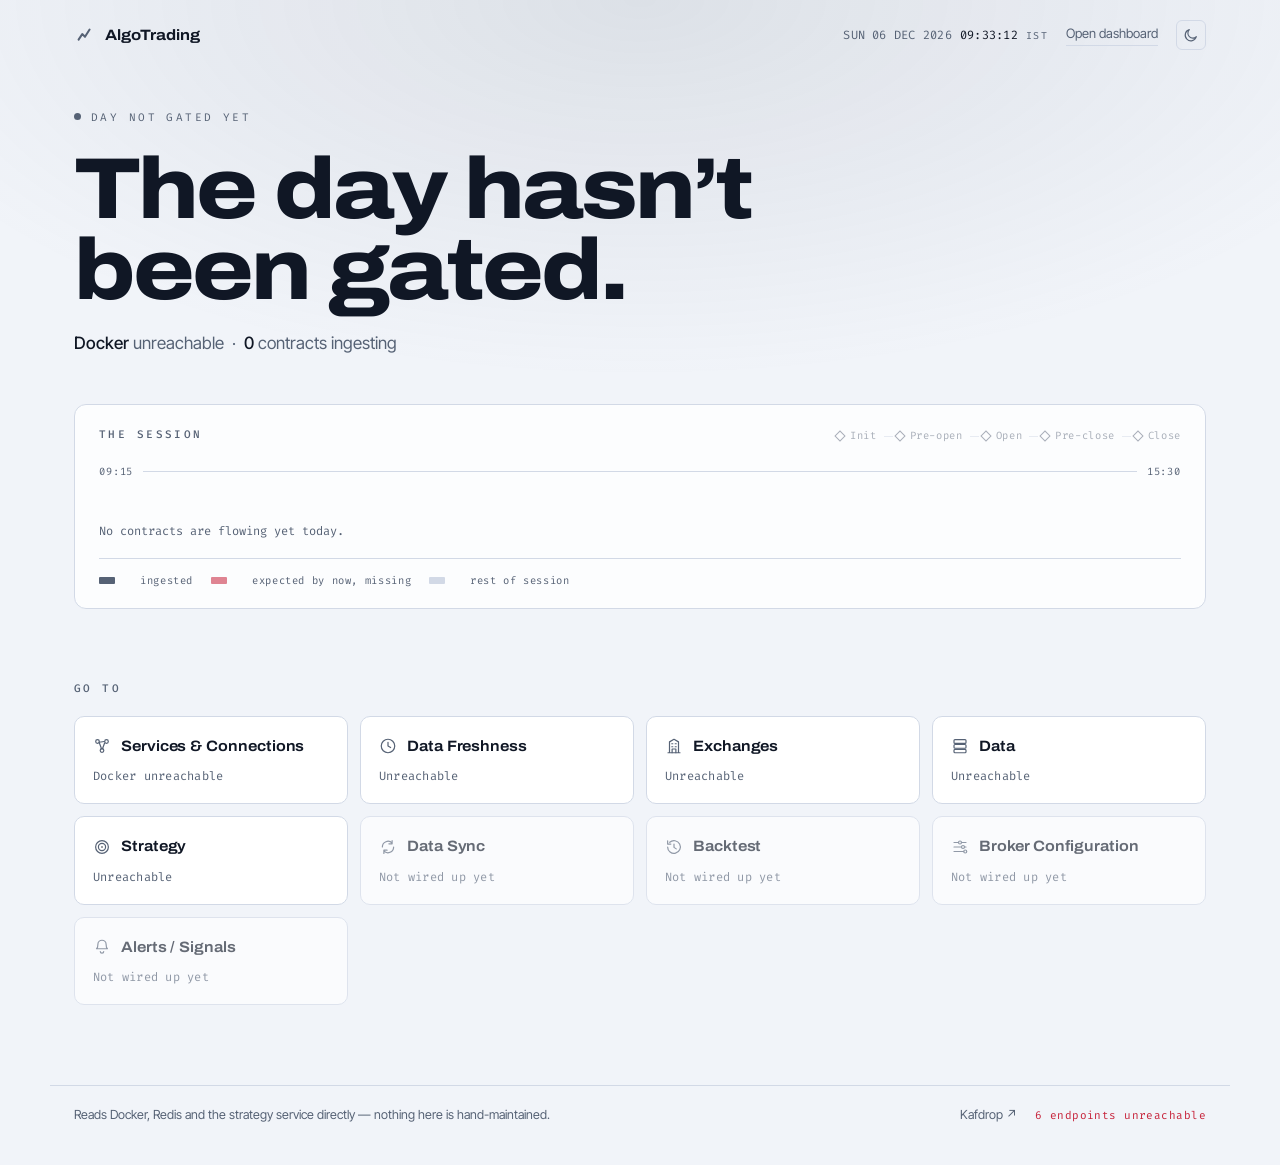
==== EventDrivenSystem/Source/DashboardService/wwwroot/home.html @ 469d89fc "Redesign dashboard UI/UX: new console landing page, unified design system - Add wwwroot/home.html + " ====
<!DOCTYPE html>
<html lang="en">
<head>
<meta charset="UTF-8">
<meta name="viewport" content="width=device-width, initial-scale=1.0">
<title>AlgoTrading — Console</title>
<link rel="icon" type="image/svg+xml" href="data:image/svg+xml,%3Csvg xmlns='http://www.w3.org/2000/svg' viewBox='0 0 24 24'%3E%3Crect width='24' height='24' rx='5' fill='%23080b12'/%3E%3Cpath d='M5 17l4-6 3 3 5-8' stroke='%23ffb44a' stroke-width='2' fill='none' stroke-linecap='round' stroke-linejoin='round'/%3E%3C/svg%3E">
<link rel="preconnect" href="https://fonts.googleapis.com">
<link rel="preconnect" href="https://fonts.gstatic.com" crossorigin>
<link rel="stylesheet" href="https://fonts.googleapis.com/css2?family=Archivo:wdth,wght@62..125,400..800&family=Inter+Tight:wght@400;500;600&family=Fira+Code:wght@400;500;600&display=swap">
<link rel="stylesheet" href="home.css">
<script>
  // applied before first paint so there's no flash of the wrong theme — same key the dashboard uses
  (function () {
    var saved = localStorage.getItem("theme");
    if (saved) document.documentElement.setAttribute("data-theme", saved);
  })();
</script>
</head>
<body>

<a class="skip" href="#console">Skip to status</a>

<header class="bar">
  <a class="mark" href="#console">
    <svg class="mark__glyph" viewBox="0 0 24 24" aria-hidden="true"><path d="M5 17l4-6 3 3 5-8"/></svg>
    <span class="mark__name">AlgoTrading</span>
  </a>
  <div class="bar__right">
    <span class="stamp" id="stamp">
      <span id="stamp-date">—</span>
      <span class="stamp__time" id="stamp-time">--:--:--</span>
      <span class="stamp__zone">IST</span>
    </span>
    <a class="bar__link" href="index.html">Open dashboard</a>
    <button id="theme-toggle" class="ghost-btn" title="Toggle dark/light mode" aria-label="Toggle dark/light mode"></button>
  </div>
</header>

<main>

  <!-- ── The console: one screen that answers "is it running?" ───────────── -->
  <section class="console" id="console">
    <p class="eyebrow" id="phase-label">Reading session state</p>

    <h1 class="verdict" id="verdict">Connecting to the&nbsp;stack</h1>

    <p class="summary" id="summary">Waiting on the first poll.</p>

    <!-- Signature: stacked contract tracks on one shared 9:15→15:30 axis -->
    <div class="session" id="session">
      <div class="session__head">
        <h2 class="session__title">The session</h2>
        <ol class="gates" id="gates" aria-label="Exchange session stages"></ol>
      </div>

      <div class="axis">
        <span class="axis__end">09:15</span>
        <div class="axis__rule"></div>
        <span class="axis__end">15:30</span>
      </div>

      <div class="tracks" id="tracks" style="--now: 0%">
        <div class="now" id="now" aria-hidden="true"><span class="now__flag" id="now-flag">09:15</span></div>
        <p class="tracks__empty" id="tracks-empty">No contracts are flowing yet today.</p>
      </div>

      <p class="legend">
        <span class="key key--fill"></span>ingested
        <span class="key key--gap"></span>expected by now, missing
        <span class="key key--rest"></span>rest of session
      </p>
    </div>
  </section>

  <!-- ── Where to go ─────────────────────────────────────────────────────── -->
  <section class="routes">
    <h2 class="routes__title">Go to</h2>
    <div class="grid" id="routes"></div>
  </section>

</main>

<footer class="foot">
  <span>Reads Docker, Redis and the strategy service directly — nothing here is hand-maintained.</span>
  <span class="foot__right">
    <a href="http://localhost:9000" target="_blank" rel="noopener">Kafdrop ↗</a>
    <span id="poll-state" class="poll">—</span>
  </span>
</footer>

<script src="home.js"></script>
</body>
</html>
---- EventDrivenSystem/Source/DashboardService/wwwroot/home.css ----
/* ============================================================================
   AlgoTrading — console entry page
   Standalone from style.css on purpose: the dashboard is instrumentation and
   stays flat/dense, this page is the front door and carries the identity.
   Shares only the `theme` localStorage key so the toggle carries across.
   ========================================================================== */

:root {
  --ink:    #080b12;   /* canvas — navy-black, the desk before the open */
  --ink-2:  #0e1320;   /* raised surface */
  --ink-3:  #141b2b;   /* card hover */
  --rule:   #1e2839;   /* hairline */
  --bone:   #e9eef7;   /* primary text */
  --dim:    #78859c;   /* secondary text */
  --saffron:#ffb44a;   /* session live */
  --indigo: #7c89ff;   /* session dormant */
  --jade:   #38d9a4;   /* flowing / healthy */
  --ember:  #ff5c72;   /* behind / down */

  --shell: 1180px;
  --fast: 150ms ease;
  --slow: 420ms cubic-bezier(.22,.61,.36,1);
}

:root[data-theme="light"] {
  --ink:    #f1f4f9;
  --ink-2:  #ffffff;
  --ink-3:  #e8edf5;
  --rule:   #d2d9e6;
  --bone:   #101725;
  --dim:    #566275;
  /* darkened against the light canvas so the 11px eyebrow and 12px card stats
     clear AA — the dark-theme values are already well past it */
  --saffron:#9a5906;
  --indigo: #4149cf;
  --jade:   #087550;
  --ember:  #c62038;
}

@media (prefers-color-scheme: light) {
  :root:not([data-theme]) {
    --ink:    #f1f4f9;
    --ink-2:  #ffffff;
    --ink-3:  #e8edf5;
    --rule:   #d2d9e6;
    --bone:   #101725;
    --dim:    #566275;
    --saffron:#a8620a;
    --indigo: #4149cf;
    --jade:   #0b8f62;
    --ember:  #c62038;
  }
}

/* The page's accent is the session's phase. Everything keyed to --accent moves
   with the trading day rather than being a fixed brand colour. */
:root                      { --accent: var(--indigo); }
:root[data-phase="open"]   { --accent: var(--saffron); }
:root[data-phase="late"]   { --accent: var(--saffron); }
:root[data-phase="closed"] { --accent: var(--dim); }
:root[data-phase="off"]    { --accent: var(--dim); }
:root[data-phase="down"]   { --accent: var(--ember); }

* { box-sizing: border-box; }

body {
  margin: 0;
  background: var(--ink);
  color: var(--bone);
  font-family: "Inter Tight", -apple-system, "Segoe UI", Roboto, sans-serif;
  font-size: 16px;
  line-height: 1.5;
  -webkit-font-smoothing: antialiased;
}

/* A single wash of the phase colour from the top edge — the only atmosphere
   on the page, and it changes colour when the market opens. */
body::before {
  content: "";
  position: fixed;
  inset: 0 0 auto 0;
  height: 60vh;
  background: radial-gradient(90% 100% at 50% 0%, color-mix(in srgb, var(--accent) 13%, transparent) 0%, transparent 70%);
  pointer-events: none;
  transition: background var(--slow);
  z-index: 0;
}

main, .bar, .foot { position: relative; z-index: 1; }

a { color: inherit; }

:where(a, button):focus-visible {
  outline: 2px solid var(--accent);
  outline-offset: 3px;
  border-radius: 3px;
}

.skip {
  position: absolute;
  left: -9999px;
}
.skip:focus {
  left: 16px;
  top: 12px;
  z-index: 5;
  background: var(--ink-2);
  border: 1px solid var(--rule);
  padding: 8px 14px;
  border-radius: 6px;
  text-decoration: none;
}

/* ── Utility face: every number, label and eyebrow on the page ───────────── */
.eyebrow, .stamp, .gates, .axis, .track__meta, .legend, .poll,
.card__stat, .routes__title, .session__title, .tracks__empty {
  font-family: "Fira Code", ui-monospace, SFMono-Regular, Menlo, monospace;
  font-variant-numeric: tabular-nums;
}

/* ── Top bar ─────────────────────────────────────────────────────────────── */
.bar {
  display: flex;
  align-items: center;
  justify-content: space-between;
  gap: 16px;
  max-width: var(--shell);
  margin: 0 auto;
  padding: 20px 24px;
}

.mark {
  display: inline-flex;
  align-items: center;
  gap: 9px;
  text-decoration: none;
  font-family: Archivo, sans-serif;
  font-variation-settings: "wdth" 112, "wght" 700;
  font-size: 15px;
  letter-spacing: -0.01em;
}
.mark__glyph {
  width: 22px;
  height: 22px;
  fill: none;
  stroke: var(--accent);
  stroke-width: 2.2;
  stroke-linecap: round;
  stroke-linejoin: round;
  transition: stroke var(--slow);
}

.bar__right {
  display: flex;
  align-items: center;
  gap: 18px;
  font-size: 13px;
}

.stamp {
  display: inline-flex;
  align-items: baseline;
  gap: 8px;
  font-size: 12px;
  color: var(--dim);
  letter-spacing: 0.02em;
}
.stamp__time { color: var(--bone); }
.stamp__zone { font-size: 10px; letter-spacing: 0.14em; }

.bar__link {
  text-decoration: none;
  color: var(--dim);
  border-bottom: 1px solid var(--rule);
  padding-bottom: 2px;
  transition: color var(--fast), border-color var(--fast);
}
.bar__link:hover { color: var(--bone); border-color: var(--accent); }

.ghost-btn {
  display: inline-grid;
  place-items: center;
  width: 30px;
  height: 30px;
  padding: 0;
  border: 1px solid var(--rule);
  border-radius: 6px;
  background: transparent;
  color: var(--dim);
  cursor: pointer;
  transition: color var(--fast), border-color var(--fast);
}
.ghost-btn:hover { color: var(--bone); border-color: var(--accent); }
.ghost-btn svg { width: 16px; height: 16px; fill: none; stroke: currentColor; stroke-width: 1.7; stroke-linecap: round; stroke-linejoin: round; }

/* ── Console ─────────────────────────────────────────────────────────────── */
.console {
  max-width: var(--shell);
  margin: 0 auto;
  padding: 40px 24px 0;
}

.eyebrow {
  margin: 0 0 22px;
  font-size: 11px;
  letter-spacing: 0.22em;
  text-transform: uppercase;
  color: var(--accent);
  transition: color var(--slow);
}
.eyebrow::before {
  content: "";
  display: inline-block;
  width: 7px;
  height: 7px;
  margin-right: 10px;
  border-radius: 50%;
  background: currentColor;
  vertical-align: 1px;
}

.verdict {
  margin: 0;
  font-family: Archivo, sans-serif;
  font-variation-settings: "wdth" 115, "wght" 800;
  font-size: clamp(2.6rem, 7.4vw, 5.4rem);
  line-height: 0.94;
  letter-spacing: -0.035em;
  max-width: 15ch;
}

.summary {
  margin: 20px 0 0;
  max-width: 58ch;
  color: var(--dim);
  font-size: 1.0625rem;
}
.summary b {
  color: var(--bone);
  font-weight: 500;
}

/* ── Signature: the session ribbon ───────────────────────────────────────── */
.session {
  margin: 48px 0 0;
  padding: 22px 24px 20px;
  border: 1px solid var(--rule);
  border-radius: 12px;
  background: color-mix(in srgb, var(--ink-2) 78%, transparent);
  backdrop-filter: blur(6px);
}

.session__head {
  display: flex;
  flex-wrap: wrap;
  align-items: center;
  justify-content: space-between;
  gap: 14px 24px;
  margin-bottom: 20px;
}

.session__title {
  margin: 0;
  font-size: 11px;
  font-weight: 500;
  letter-spacing: 0.22em;
  text-transform: uppercase;
  color: var(--dim);
}

/* The five exchange stages, in the order exchange-live fires them. */
.gates {
  display: flex;
  flex-wrap: wrap;
  align-items: center;
  gap: 6px 4px;
  margin: 0;
  padding: 0;
  list-style: none;
  font-size: 10.5px;
  letter-spacing: 0.06em;
}
.gate {
  display: inline-flex;
  align-items: center;
  gap: 6px;
  color: var(--dim);
  opacity: 0.5;
}
.gate::before {
  content: "";
  width: 6px;
  height: 6px;
  border: 1px solid currentColor;
  transform: rotate(45deg);
}
.gate + .gate { margin-left: 15px; position: relative; }
.gate + .gate::after { /* connector, drawn into the left margin */
  content: "";
  position: absolute;
  left: -12px;
  top: 50%;
  width: 9px;
  height: 1px;
  background: var(--rule);
}
.gate--passed { opacity: 1; color: var(--dim); }
.gate--passed::before { background: currentColor; }
.gate--current {
  opacity: 1;
  color: var(--accent);
  font-weight: 600;
}
.gate--current::before { background: currentColor; }

.axis {
  display: flex;
  align-items: center;
  gap: 10px;
  font-size: 10.5px;
  color: var(--dim);
  letter-spacing: 0.08em;
}
.axis__rule {
  flex: 1;
  height: 1px;
  background: var(--rule);
}

.tracks {
  position: relative;
  padding-top: 26px;
  margin-top: 6px;
}

/* The one vertical rule that ties every contract to the same instant. */
.now {
  position: absolute;
  top: 0;
  bottom: 0;
  left: var(--now, 0%);
  width: 1px;
  background: var(--accent);
  opacity: 0.85;
  pointer-events: none;
  transition: left var(--slow), background var(--slow);
  z-index: 2;
}
.now__flag {
  position: absolute;
  top: 0;
  left: 0;
  transform: translateX(-50%);
  padding: 2px 6px;
  border-radius: 3px;
  background: var(--accent);
  color: var(--ink-2); /* inverts with the theme, so the flag stays legible on either accent */
  font-family: "Fira Code", monospace;
  font-size: 10px;
  font-weight: 600;
  letter-spacing: 0.04em;
  white-space: nowrap;
  transition: background var(--slow);
}
.now[hidden] { display: none; }

.tracks__empty {
  margin: 10px 0 4px;
  font-size: 12px;
  color: var(--dim);
}

.track {
  margin-bottom: 14px;
}
.track:last-child { margin-bottom: 2px; }

.track__meta {
  display: flex;
  align-items: baseline;
  justify-content: space-between;
  gap: 12px;
  margin-bottom: 5px;
  font-size: 11px;
  letter-spacing: 0.04em;
  color: var(--dim);
}
.track__name { color: var(--bone); }
.track__tf {
  margin-left: 8px;
  padding: 1px 5px;
  border: 1px solid var(--rule);
  border-radius: 3px;
  font-size: 9.5px;
  letter-spacing: 0.1em;
  color: var(--dim);
}
.track__count { white-space: nowrap; }
.track__count b { color: var(--bone); font-weight: 500; }

/* Three stacked full-width tick layers, each clipped to its own share of the
   session. Keeping every layer full width means the tick period stays locked
   to the axis instead of stretching with the fill. */
.track__rail {
  position: relative;
  height: 22px;
  border-radius: 2px;
  overflow: hidden;
}
.track--thin .track__rail { height: 13px; }

.layer {
  position: absolute;
  inset: 0;
  background-image: linear-gradient(90deg, currentColor 0 58%, transparent 58%);
  background-size: calc(100% / var(--bars, 375)) 100%;
  transition: clip-path var(--slow), color var(--slow);
}
.layer--rest { color: var(--rule); }
.layer--gap  { color: var(--ember); clip-path: inset(0 calc(100% - var(--exp, 0%)) 0 0); opacity: 0.55; }
.layer--fill { color: var(--accent); clip-path: inset(0 calc(100% - var(--fill, 0%)) 0 0); }

.track--behind .layer--fill { color: var(--ember); }
.track--thin   .layer--fill { color: var(--jade); }
.track--thin.track--behind .layer--fill { color: var(--ember); }

/* Under ~760px a 375-tick period falls below a device pixel and turns to mush —
   drop to a solid bar, which reads the same at a glance. */
@media (max-width: 760px) {
  .layer { background-image: linear-gradient(90deg, currentColor 0 100%); }
}

.legend {
  display: flex;
  flex-wrap: wrap;
  align-items: center;
  gap: 6px 18px;
  margin: 18px 0 0;
  padding-top: 14px;
  border-top: 1px solid var(--rule);
  font-size: 10.5px;
  letter-spacing: 0.06em;
  color: var(--dim);
}
.key {
  display: inline-block;
  width: 16px;
  height: 7px;
  margin-right: 7px;
  border-radius: 1px;
  vertical-align: -1px;
}
.key--fill { background: var(--accent); }
.key--gap  { background: var(--ember); opacity: 0.55; }
.key--rest { background: var(--rule); }

/* ── Routes ──────────────────────────────────────────────────────────────── */
.routes {
  max-width: var(--shell);
  margin: 0 auto;
  padding: 72px 24px 0;
}

.routes__title {
  margin: 0 0 18px;
  font-size: 11px;
  font-weight: 500;
  letter-spacing: 0.22em;
  text-transform: uppercase;
  color: var(--dim);
}

.grid {
  display: grid;
  grid-template-columns: repeat(auto-fill, minmax(248px, 1fr));
  gap: 12px;
}

.card {
  display: flex;
  flex-direction: column;
  gap: 10px;
  padding: 18px;
  border: 1px solid var(--rule);
  border-radius: 10px;
  background: var(--ink-2);
  color: inherit;
  text-decoration: none;
  transition: border-color var(--fast), background var(--fast), transform var(--fast);
}
.card:hover {
  border-color: color-mix(in srgb, var(--accent) 60%, var(--rule));
  background: var(--ink-3);
  transform: translateY(-2px);
}
.card--idle { opacity: 0.62; }
.card--idle:hover { opacity: 1; }

.card__top {
  display: flex;
  align-items: center;
  gap: 10px;
}
.card__icon {
  width: 18px;
  height: 18px;
  flex: none;
  fill: none;
  stroke: var(--accent);
  stroke-width: 1.6;
  stroke-linecap: round;
  stroke-linejoin: round;
  transition: stroke var(--slow);
}
.card--idle .card__icon { stroke: var(--dim); }
.card__name {
  font-family: Archivo, sans-serif;
  font-variation-settings: "wdth" 108, "wght" 650;
  font-size: 0.9375rem;
  letter-spacing: -0.005em;
}
.card__stat {
  font-size: 12px;
  letter-spacing: 0.02em;
  color: var(--dim);
}
.card__stat b { color: var(--bone); font-weight: 500; }
.card__stat--ok   b { color: var(--jade); }
.card__stat--warn b { color: var(--ember); }

/* ── Foot ────────────────────────────────────────────────────────────────── */
.foot {
  display: flex;
  flex-wrap: wrap;
  align-items: center;
  justify-content: space-between;
  gap: 10px 20px;
  max-width: var(--shell);
  margin: 80px auto 0;
  padding: 20px 24px 40px;
  border-top: 1px solid var(--rule);
  font-size: 12.5px;
  color: var(--dim);
}
.foot__right {
  display: inline-flex;
  align-items: center;
  gap: 18px;
}
.foot a {
  text-decoration: none;
  transition: color var(--fast);
}
.foot a:hover { color: var(--bone); }
.poll { font-size: 11px; letter-spacing: 0.04em; }
.poll--error { color: var(--ember); }

/* ── Entrance: one orchestrated load, not scattered effects ──────────────── */
@media (prefers-reduced-motion: no-preference) {
  .eyebrow, .verdict, .summary, .session, .routes {
    animation: rise 620ms cubic-bezier(.22,.61,.36,1) backwards;
  }
  .verdict  { animation-delay: 60ms; }
  .summary  { animation-delay: 120ms; }
  .session  { animation-delay: 190ms; }
  .routes   { animation-delay: 260ms; }
}
@keyframes rise {
  from { opacity: 0; transform: translateY(10px); }
  to   { opacity: 1; transform: none; }
}

@media (prefers-reduced-motion: reduce) {
  * { transition-duration: 1ms !important; animation-duration: 1ms !important; }
}

@media (max-width: 620px) {
  .bar { flex-wrap: wrap; }
  .console { padding-top: 24px; }
  .session { padding: 18px 16px 16px; }
  .verdict { max-width: none; }
  .foot { margin-top: 56px; }
}
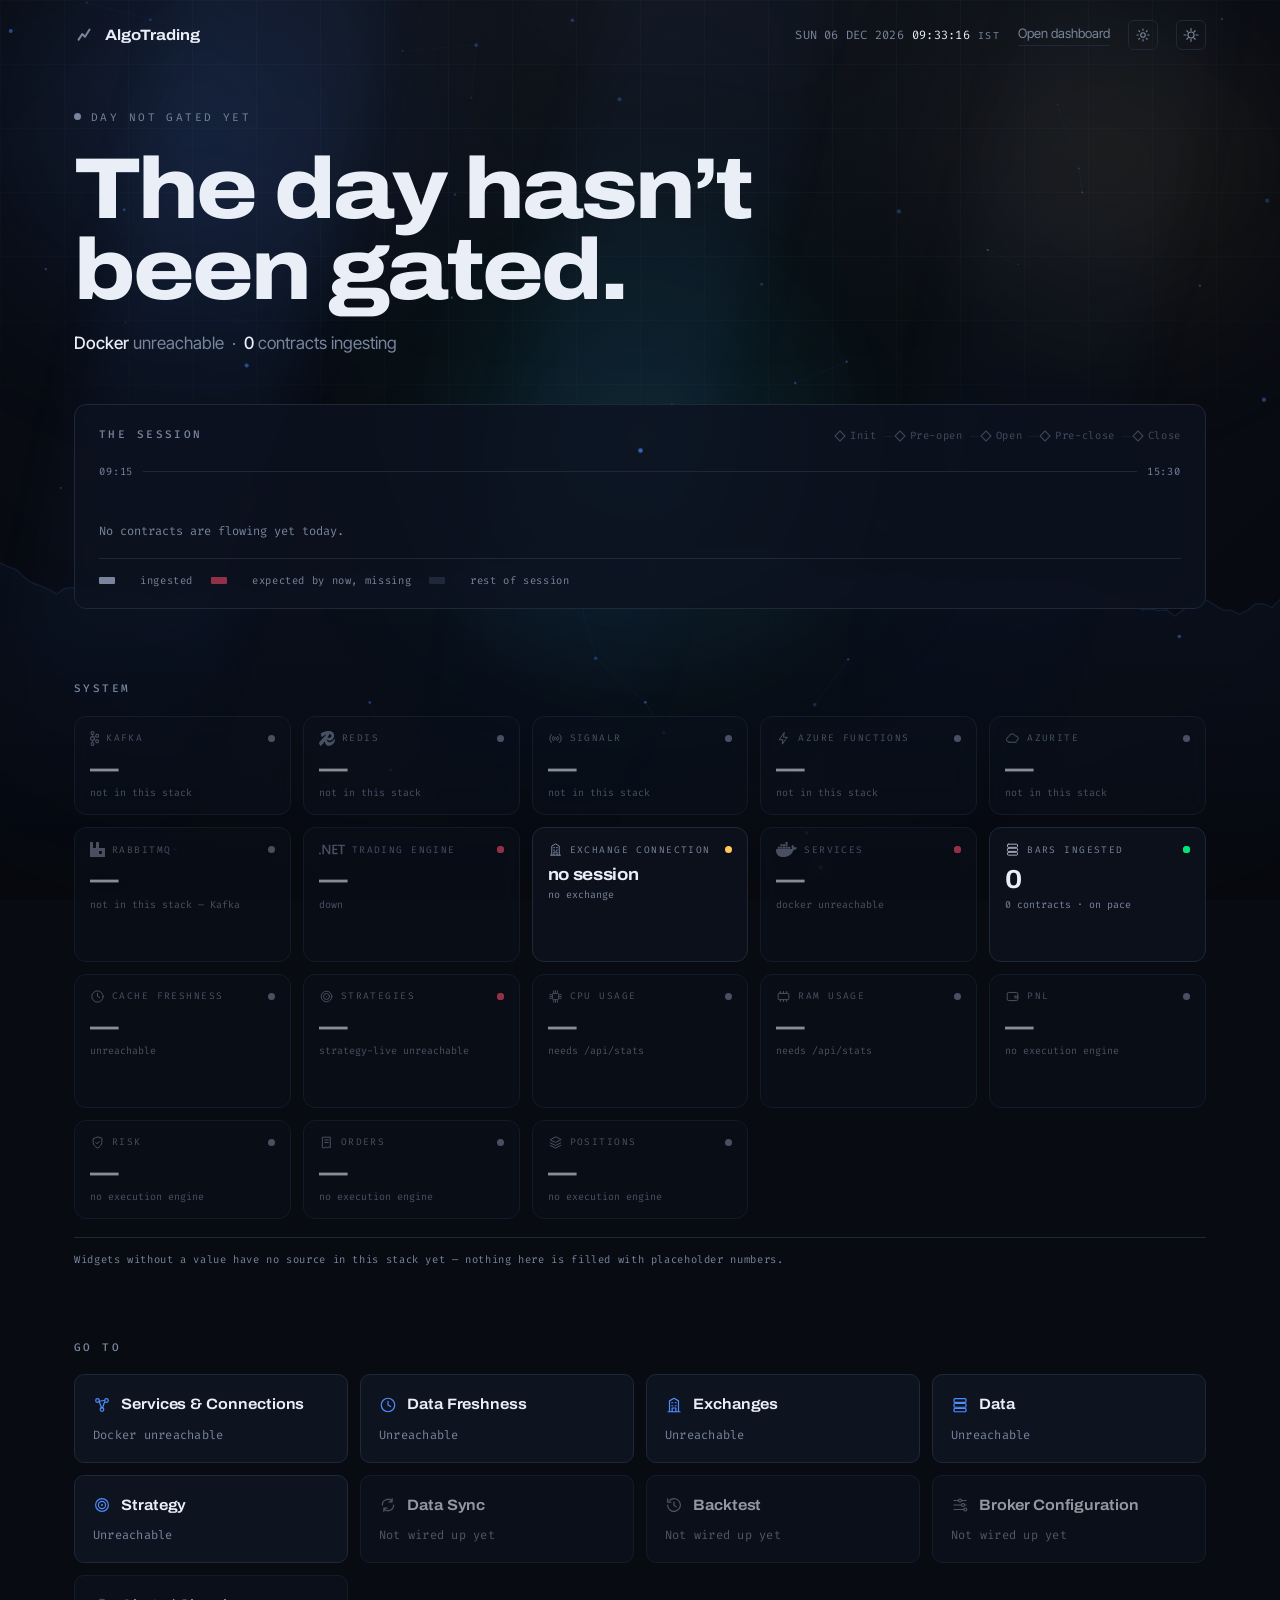
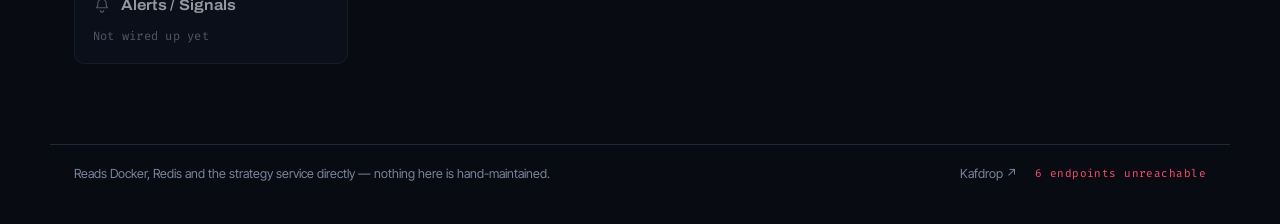
==== commit 78f6e6a2: "Add motion engine (fx.js/fx.css) and wire it into the console/dashboard - fx.js/fx.css: framework-fr" ====
--- a/EventDrivenSystem/Source/DashboardService/wwwroot/home.html
+++ b/EventDrivenSystem/Source/DashboardService/wwwroot/home.html
@@ -9,11 +9,17 @@
 <link rel="preconnect" href="https://fonts.gstatic.com" crossorigin>
 <link rel="stylesheet" href="https://fonts.googleapis.com/css2?family=Archivo:wdth,wght@62..125,400..800&family=Inter+Tight:wght@400;500;600&family=Fira+Code:wght@400;500;600&display=swap">
 <link rel="stylesheet" href="home.css">
+<link rel="stylesheet" href="fx.css">
 <script>
   // applied before first paint so there's no flash of the wrong theme — same key the dashboard uses
   (function () {
-    var saved = localStorage.getItem("theme");
-    if (saved) document.documentElement.setAttribute("data-theme", saved);
+    // dark by default: always stamp an explicit theme so the OS preference
+    // never silently flips a trading terminal to light mid-session
+    document.documentElement.setAttribute("data-theme", localStorage.getItem("theme") || "dark");
+    var fx = localStorage.getItem("fx");
+    document.documentElement.setAttribute("data-fx",
+      ["full", "calm", "off"].indexOf(fx) >= 0 ? fx
+        : (window.matchMedia("(prefers-reduced-motion: reduce)").matches ? "calm" : "full"));
   })();
 </script>
 </head>
@@ -73,6 +79,13 @@
     </div>
   </section>
 
+  <!-- ── System widgets ──────────────────────────────────────────────────── -->
+  <section class="routes">
+    <h2 class="routes__title">System</h2>
+    <div class="wgrid" id="widgets"></div>
+    <p class="legend" id="widgets-note"></p>
+  </section>
+
   <!-- ── Where to go ─────────────────────────────────────────────────────── -->
   <section class="routes">
     <h2 class="routes__title">Go to</h2>
@@ -90,5 +103,6 @@
 </footer>
 
 <script src="home.js"></script>
+<script src="fx.js"></script>
 </body>
 </html>
--- a/EventDrivenSystem/Source/DashboardService/wwwroot/home.css
+++ b/EventDrivenSystem/Source/DashboardService/wwwroot/home.css
@@ -20,6 +20,18 @@
   --shell: 1180px;
   --fast: 150ms ease;
   --slow: 420ms cubic-bezier(.22,.61,.36,1);
+
+  /* Aliases of this file's names onto style.css's, so fx.css can address one
+     vocabulary across both pages. They resolve per theme because the sources
+     are themselves redefined on :root. */
+  --bg: var(--ink);
+  --panel: var(--ink-2);
+  --panel-2: var(--ink-3);
+  --border: var(--rule);
+  --text: var(--bone);
+  --muted: var(--dim);
+  --motion-fast: var(--fast);
+  --motion-standard: var(--slow);
 }
 
 :root[data-theme="light"] {
@@ -52,14 +64,21 @@
   }
 }
 
-/* The page's accent is the session's phase. Everything keyed to --accent moves
-   with the trading day rather than being a fixed brand colour. */
-:root                      { --accent: var(--indigo); }
-:root[data-phase="open"]   { --accent: var(--saffron); }
-:root[data-phase="late"]   { --accent: var(--saffron); }
-:root[data-phase="closed"] { --accent: var(--dim); }
-:root[data-phase="off"]    { --accent: var(--dim); }
-:root[data-phase="down"]   { --accent: var(--ember); }
+/* Two accents, deliberately separate:
+
+   --phase moves with the trading day. It carries atmosphere and session state:
+   the page wash, the eyebrow, the mark, the rail fill, the now-rule.
+
+   --accent is fixed. It carries interaction: focus rings, hover borders, links.
+   These must not drift with the market — an earlier version keyed the focus
+   ring to the phase, so the ring turned low-contrast grey the moment the
+   session closed. Controls need a stable, always-legible colour. */
+:root                      { --accent: var(--indigo); --phase: var(--indigo); }
+:root[data-phase="open"]   { --phase: var(--saffron); }
+:root[data-phase="late"]   { --phase: var(--saffron); }
+:root[data-phase="closed"] { --phase: var(--dim); }
+:root[data-phase="off"]    { --phase: var(--dim); }
+:root[data-phase="down"]   { --phase: var(--ember); }
 
 * { box-sizing: border-box; }
 
@@ -74,13 +93,16 @@
 }
 
 /* A single wash of the phase colour from the top edge — the only atmosphere
-   on the page, and it changes colour when the market opens. */
+   on the page, and it changes colour when the market opens.
+   9%, not more: --dim/--muted body copy sits directly on this background, and
+   at 13% the wash lifted it to 4.26:1 in dark/open — under AA. 9% holds the
+   worst case at 4.63. Re-measure before increasing it. */
 body::before {
   content: "";
   position: fixed;
   inset: 0 0 auto 0;
   height: 60vh;
-  background: radial-gradient(90% 100% at 50% 0%, color-mix(in srgb, var(--accent) 13%, transparent) 0%, transparent 70%);
+  background: radial-gradient(90% 100% at 50% 0%, color-mix(in srgb, var(--phase) 9%, transparent) 0%, transparent 70%);
   pointer-events: none;
   transition: background var(--slow);
   z-index: 0;
@@ -143,7 +165,7 @@
   width: 22px;
   height: 22px;
   fill: none;
-  stroke: var(--accent);
+  stroke: var(--phase);
   stroke-width: 2.2;
   stroke-linecap: round;
   stroke-linejoin: round;
@@ -205,7 +227,7 @@
   font-size: 11px;
   letter-spacing: 0.22em;
   text-transform: uppercase;
-  color: var(--accent);
+  color: var(--phase);
   transition: color var(--slow);
 }
 .eyebrow::before {
@@ -308,7 +330,7 @@
 .gate--passed::before { background: currentColor; }
 .gate--current {
   opacity: 1;
-  color: var(--accent);
+  color: var(--phase);
   font-weight: 600;
 }
 .gate--current::before { background: currentColor; }
@@ -340,7 +362,7 @@
   bottom: 0;
   left: var(--now, 0%);
   width: 1px;
-  background: var(--accent);
+  background: var(--phase);
   opacity: 0.85;
   pointer-events: none;
   transition: left var(--slow), background var(--slow);
@@ -353,7 +375,7 @@
   transform: translateX(-50%);
   padding: 2px 6px;
   border-radius: 3px;
-  background: var(--accent);
+  background: var(--phase);
   color: var(--ink-2); /* inverts with the theme, so the flag stays legible on either accent */
   font-family: "Fira Code", monospace;
   font-size: 10px;
@@ -418,7 +440,7 @@
 }
 .layer--rest { color: var(--rule); }
 .layer--gap  { color: var(--ember); clip-path: inset(0 calc(100% - var(--exp, 0%)) 0 0); opacity: 0.55; }
-.layer--fill { color: var(--accent); clip-path: inset(0 calc(100% - var(--fill, 0%)) 0 0); }
+.layer--fill { color: var(--phase); clip-path: inset(0 calc(100% - var(--fill, 0%)) 0 0); }
 
 .track--behind .layer--fill { color: var(--ember); }
 .track--thin   .layer--fill { color: var(--jade); }
@@ -450,7 +472,7 @@
   border-radius: 1px;
   vertical-align: -1px;
 }
-.key--fill { background: var(--accent); }
+.key--fill { background: var(--phase); }
 .key--gap  { background: var(--ember); opacity: 0.55; }
 .key--rest { background: var(--rule); }
 
--- a/EventDrivenSystem/Source/DashboardService/wwwroot/fx.css
+++ b/EventDrivenSystem/Source/DashboardService/wwwroot/fx.css
@@ -0,0 +1,689 @@
+/* ============================================================================
+   fx.css — motion and effects layer, shared by home.html and index.html.
+
+   Loaded AFTER home.css / style.css so the palette block below wins. Everything
+   here is compositor-only: transform, opacity, filter. No animated width,
+   height, top/left, box-shadow spread or background-position on hot paths.
+
+   Three intensity levels, set on <html data-fx>:
+     full  — everything (default)
+     calm  — no continuous background motion, no cursor glow, no particles;
+             hover/entrance/state transitions still run
+     off   — no effects at all
+   prefers-reduced-motion is treated as `calm` plus no entrance motion.
+   ========================================================================== */
+
+/* ── Palette ─────────────────────────────────────────────────────────────── */
+
+:root,
+:root[data-theme="dark"] {
+  --accent:    #4f8cff;
+  --accent-bg: rgba(79,140,255,0.15);
+  --green:     #00e676;
+  --green-bg:  rgba(0,230,118,0.15);
+  --red:       #ff4d6d;
+  --red-bg:    rgba(255,77,109,0.15);
+  --yellow:    #ffc857;
+  --yellow-bg: rgba(255,200,87,0.15);
+
+  /* home.css names the same roles differently; keep both files in step */
+  --indigo:  #4f8cff;
+  --jade:    #00e676;
+  --ember:   #ff4d6d;
+  --saffron: #ffc857;
+
+  --glow-accent: rgba(79,140,255,0.32);
+  --glow-green:  rgba(0,230,118,0.30);
+  --glow-red:    rgba(255,77,109,0.30);
+
+  /* Vendor hover tints. Kafka's mark is black-on-white by brand, so it rides
+     --text rather than a fixed hue. */
+  --brand-kafka:    var(--text);
+  --brand-redis:    #dc382d;
+  --brand-rabbitmq: #ff6600;
+  --brand-dotnet:   #8a63e8;
+  --brand-docker:   #2496ed;
+}
+
+/* The four brand colours are tuned for the dark canvas and measure 1.4–2.9:1
+   on light — unusable. These are the darkened equivalents, measured composited
+   over both the light canvas and a white panel; floor is 5.68:1. */
+:root[data-theme="light"] {
+  --accent:    #1746c4;
+  --accent-bg: rgba(23,70,196,0.08);
+  --green:     #006b42;
+  --green-bg:  rgba(0,107,66,0.08);
+  --red:       #bc1a3d;
+  --red-bg:    rgba(188,26,61,0.08);
+  --yellow:    #7d5100;
+  --yellow-bg: rgba(125,81,0,0.08);
+
+  --indigo:  #1746c4;
+  --jade:    #006b42;
+  --ember:   #bc1a3d;
+  --saffron: #7d5100;
+
+  --glow-accent: rgba(23,70,196,0.20);
+  --glow-green:  rgba(0,107,66,0.18);
+  --glow-red:    rgba(188,26,61,0.18);
+
+  /* Brand hues at full saturation drop under the 3:1 floor for graphical
+     objects on a white panel — RabbitMQ orange measures 2.86, Docker blue
+     3.08. These are the darkened equivalents. */
+  --brand-redis:    #c0301f;
+  --brand-rabbitmq: #b84a00;
+  --brand-dotnet:   #512bd4;
+  --brand-docker:   #1268b3;
+}
+
+@media (prefers-color-scheme: light) {
+  :root:not([data-theme]) {
+    --accent: #1746c4; --accent-bg: rgba(23,70,196,0.08);
+    --green:  #006b42; --green-bg:  rgba(0,107,66,0.08);
+    --red:    #bc1a3d; --red-bg:    rgba(188,26,61,0.08);
+    --yellow: #7d5100; --yellow-bg: rgba(125,81,0,0.08);
+    --indigo: #1746c4; --jade: #006b42; --ember: #bc1a3d; --saffron: #7d5100;
+    --glow-accent: rgba(23,70,196,0.20);
+    --glow-green:  rgba(0,107,66,0.18);
+    --glow-red:    rgba(188,26,61,0.18);
+  }
+}
+
+:root {
+  --spring: 520ms cubic-bezier(.16,1,.3,1);
+  --spring-snap: 320ms cubic-bezier(.34,1.56,.64,1);
+  --ease-out: 420ms cubic-bezier(.22,.61,.36,1);
+}
+
+/* ── Background stack ────────────────────────────────────────────────────── */
+
+#fx-root {
+  position: fixed;
+  inset: 0;
+  z-index: 0;
+  pointer-events: none;
+  overflow: hidden;
+  contain: strict;
+}
+
+#fx-root > * { position: absolute; inset: 0; }
+
+/* Grid — drifts one cell over ~90s, so it reads as depth rather than movement */
+.fx-grid {
+  background-image:
+    linear-gradient(to right, color-mix(in srgb, var(--border) 55%, transparent) 1px, transparent 1px),
+    linear-gradient(to bottom, color-mix(in srgb, var(--border) 55%, transparent) 1px, transparent 1px);
+  background-size: 64px 64px;
+  opacity: 0.5;
+  mask-image: radial-gradient(120% 90% at 50% 0%, #000 20%, transparent 78%);
+  will-change: transform;
+}
+
+/* Aurora mesh — three blobs on long, mutually prime durations so the
+   composite never visibly loops */
+.fx-aurora { filter: blur(76px); opacity: 0.5; }
+.fx-aurora i {
+  position: absolute;
+  display: block;
+  border-radius: 50%;
+  will-change: transform;
+}
+.fx-aurora i:nth-child(1) {
+  width: 46vw; height: 46vw; left: -8vw; top: -14vw;
+  background: radial-gradient(circle, var(--glow-accent), transparent 68%);
+  animation: fx-drift-a 71s ease-in-out infinite;
+}
+.fx-aurora i:nth-child(2) {
+  width: 38vw; height: 38vw; right: -6vw; top: -6vw;
+  background: radial-gradient(circle, color-mix(in srgb, var(--yellow) 22%, transparent), transparent 68%);
+  animation: fx-drift-b 89s ease-in-out infinite;
+}
+.fx-aurora i:nth-child(3) {
+  width: 52vw; height: 52vw; left: 24vw; top: 8vw;
+  background: radial-gradient(circle, var(--glow-green), transparent 70%);
+  animation: fx-drift-c 103s ease-in-out infinite;
+  opacity: 0.55;
+}
+
+@keyframes fx-drift-a {
+  0%,100% { transform: translate3d(0,0,0) scale(1); }
+  50%     { transform: translate3d(9vw,7vh,0) scale(1.14); }
+}
+@keyframes fx-drift-b {
+  0%,100% { transform: translate3d(0,0,0) scale(1.08); }
+  50%     { transform: translate3d(-11vw,9vh,0) scale(0.92); }
+}
+@keyframes fx-drift-c {
+  0%,100% { transform: translate3d(0,0,0) scale(0.94); }
+  50%     { transform: translate3d(6vw,-8vh,0) scale(1.1); }
+}
+
+/* Light beams — sheared columns sweeping very slowly across the top */
+.fx-beams { opacity: 0.28; overflow: hidden; }
+.fx-beams i {
+  position: absolute;
+  top: -30%;
+  width: 16vw;
+  height: 130%;
+  background: linear-gradient(to bottom,
+    transparent,
+    color-mix(in srgb, var(--accent) 26%, transparent) 42%,
+    transparent);
+  filter: blur(28px);
+  transform: rotate(14deg);
+  will-change: transform;
+}
+.fx-beams i:nth-child(1) { left: 8%;  animation: fx-beam 47s linear infinite; }
+.fx-beams i:nth-child(2) { left: 42%; animation: fx-beam 61s linear infinite reverse; opacity: 0.7; }
+.fx-beams i:nth-child(3) { left: 74%; animation: fx-beam 73s linear infinite; opacity: 0.5; }
+
+@keyframes fx-beam {
+  0%   { transform: rotate(14deg) translate3d(-26vw,0,0); }
+  100% { transform: rotate(14deg) translate3d(26vw,0,0); }
+}
+
+/* Canvas carries the particle field, its connection lines, and the drifting
+   market polyline — one context, one rAF loop. */
+.fx-canvas { width: 100%; height: 100%; opacity: 0.9; }
+
+/* Spotlight follows the pointer with inertia (position written from JS) */
+.fx-spot {
+  background: radial-gradient(420px circle at var(--fx-x, 50%) var(--fx-y, 0%),
+    color-mix(in srgb, var(--accent) 9%, transparent), transparent 62%);
+  opacity: 0;
+  transition: opacity 900ms ease;
+}
+[data-fx="full"] .fx-spot { opacity: 1; }
+
+.fx-vignette {
+  background: radial-gradient(130% 110% at 50% 35%, transparent 42%, rgba(0,0,0,0.42) 100%);
+}
+:root[data-theme="light"] .fx-vignette {
+  background: radial-gradient(130% 110% at 50% 35%, transparent 48%, rgba(16,23,37,0.10) 100%);
+}
+
+/* ── Cursor: a glow that tracks the real pointer, never replaces it ──────── */
+
+.fx-cursor {
+  position: fixed;
+  left: 0; top: 0;
+  z-index: 9998;
+  pointer-events: none;
+  opacity: 0;
+  transition: opacity 260ms ease;
+  will-change: transform;
+}
+[data-fx="full"] .fx-cursor.is-live { opacity: 1; }
+
+.fx-cursor__glow {
+  position: absolute;
+  width: 260px; height: 260px;
+  margin: -130px 0 0 -130px;
+  border-radius: 50%;
+  background: radial-gradient(circle, var(--glow-accent), transparent 62%);
+  opacity: 0.5;
+}
+.fx-cursor__ring {
+  position: absolute;
+  width: 30px; height: 30px;
+  margin: -15px 0 0 -15px;
+  border: 1px solid color-mix(in srgb, var(--accent) 72%, transparent);
+  border-radius: 50%;
+  will-change: transform;
+}
+.fx-trail {
+  position: fixed;
+  left: 0; top: 0;
+  z-index: 9997;
+  pointer-events: none;
+  width: 5px; height: 5px;
+  margin: -2.5px 0 0 -2.5px;
+  border-radius: 50%;
+  background: var(--accent);
+  will-change: transform, opacity;
+}
+
+/* ── Interactive surfaces: tilt, spotlight, border light ─────────────────── */
+
+.fx-tilt {
+  transform: perspective(900px)
+             rotateX(var(--rx, 0deg)) rotateY(var(--ry, 0deg))
+             translate3d(0,var(--ty, 0px),0) scale(var(--sc, 1));
+  transform-style: preserve-3d;
+  transition: transform var(--spring), box-shadow var(--ease-out);
+  will-change: transform;
+}
+.fx-tilt.is-tracking { transition: box-shadow var(--ease-out); }
+
+/* Pointer-tracked sheen. Sits above the panel's own background but below its
+   content, and is painted only while the pointer is inside. */
+.fx-glow { position: relative; isolation: isolate; }
+.fx-glow::before {
+  content: "";
+  position: absolute;
+  inset: 0;
+  border-radius: inherit;
+  background: radial-gradient(320px circle at var(--gx, 50%) var(--gy, 50%),
+    color-mix(in srgb, var(--accent) 13%, transparent), transparent 66%);
+  opacity: 0;
+  transition: opacity var(--ease-out);
+  pointer-events: none;
+  z-index: -1;
+}
+.fx-glow.is-lit::before { opacity: 1; }
+
+/* Border light — a conic sweep clipped to a 1px inset ring */
+.fx-edge::after {
+  content: "";
+  position: absolute;
+  inset: 0;
+  border-radius: inherit;
+  padding: 1px;
+  background: conic-gradient(from var(--edge, 0deg),
+    transparent 0deg,
+    color-mix(in srgb, var(--accent) 70%, transparent) 22deg,
+    transparent 60deg);
+  -webkit-mask: linear-gradient(#000 0 0) content-box, linear-gradient(#000 0 0);
+  -webkit-mask-composite: xor;
+          mask-composite: exclude;
+  opacity: 0;
+  transition: opacity var(--ease-out);
+  pointer-events: none;
+}
+.fx-edge.is-lit::after { opacity: 1; }
+
+/* Entrance — staged by --i, set from JS */
+[data-fx="full"] .fx-in,
+[data-fx="calm"] .fx-in {
+  animation: fx-rise 620ms cubic-bezier(.16,1,.3,1) backwards;
+  animation-delay: calc(var(--i, 0) * 45ms);
+}
+@keyframes fx-rise {
+  from { opacity: 0; transform: translate3d(0,14px,0) scale(.985); }
+  to   { opacity: 1; transform: none; }
+}
+
+/* Idle float — tiny, long-period, and offset per card so they never sync */
+[data-fx="full"] .fx-float {
+  animation: fx-bob 9s ease-in-out infinite;
+  animation-delay: calc(var(--i, 0) * -1.3s);
+}
+@keyframes fx-bob {
+  0%,100% { transform: translate3d(0,0,0); }
+  50%     { transform: translate3d(0,-3px,0); }
+}
+
+/* ── Buttons ─────────────────────────────────────────────────────────────── */
+
+.fx-btn {
+  position: relative;
+  overflow: hidden;
+  isolation: isolate;
+  transform: translate3d(var(--mx,0px), var(--my,0px), 0) scale(var(--sc,1));
+  transition: transform var(--spring-snap), border-color var(--ease-out), box-shadow var(--ease-out);
+  will-change: transform;
+}
+.fx-btn:hover { --sc: 1.03; box-shadow: 0 6px 22px -8px var(--glow-accent); }
+.fx-btn:active { --sc: .97; transition: transform 90ms ease; }
+
+/* Liquid sheen sweeping across on hover */
+.fx-btn::before {
+  content: "";
+  position: absolute;
+  inset: -40% -60%;
+  background: linear-gradient(115deg, transparent 38%,
+    color-mix(in srgb, var(--accent) 26%, transparent) 50%, transparent 62%);
+  transform: translate3d(-70%,0,0);
+  opacity: 0;
+  transition: opacity 220ms ease;
+  pointer-events: none;
+  z-index: -1;
+}
+[data-fx="full"] .fx-btn:hover::before {
+  opacity: 1;
+  animation: fx-liquid 1.5s cubic-bezier(.3,0,.2,1) infinite;
+}
+@keyframes fx-liquid {
+  0%   { transform: translate3d(-70%,0,0); }
+  100% { transform: translate3d(70%,0,0); }
+}
+
+.fx-ripple {
+  position: absolute;
+  border-radius: 50%;
+  background: currentColor;
+  opacity: .28;
+  pointer-events: none;
+  transform: scale(0);
+  will-change: transform, opacity;
+}
+@keyframes fx-ripple-go {
+  to { transform: scale(1); opacity: 0; }
+}
+
+/* Click pulse — a ring that expands off the element and fades */
+@keyframes fx-pulse-ring {
+  from { transform: scale(.9); opacity: .5; }
+  to   { transform: scale(1.5); opacity: 0; }
+}
+
+/* ── Value change flash ──────────────────────────────────────────────────── */
+
+@keyframes fx-flash-up {
+  0%   { background-color: transparent; }
+  18%  { background-color: color-mix(in srgb, var(--green) 26%, transparent); }
+  100% { background-color: transparent; }
+}
+@keyframes fx-flash-down {
+  0%   { background-color: transparent; }
+  18%  { background-color: color-mix(in srgb, var(--red) 26%, transparent); }
+  100% { background-color: transparent; }
+}
+.fx-up   { animation: fx-flash-up 1100ms ease-out; border-radius: 3px; }
+.fx-down { animation: fx-flash-down 1100ms ease-out; border-radius: 3px; }
+
+/* Direction arrow, injected next to a changed number */
+.fx-delta {
+  display: inline-block;
+  margin-left: 5px;
+  font-size: 0.82em;
+  opacity: 0;
+  animation: fx-delta-go 1300ms ease-out;
+}
+.fx-delta.up { color: var(--green); }
+.fx-delta.down { color: var(--red); }
+@keyframes fx-delta-go {
+  0%   { opacity: 0; transform: translate3d(0,4px,0); }
+  22%  { opacity: 1; transform: none; }
+  78%  { opacity: 1; }
+  100% { opacity: 0; }
+}
+
+/* ── Tables ──────────────────────────────────────────────────────────────── */
+
+thead th {
+  position: sticky;
+  top: 0;
+  z-index: 2;
+  background: color-mix(in srgb, var(--bg) 88%, transparent);
+  backdrop-filter: blur(8px);
+}
+
+tbody tr { transition: background var(--ease-out), transform var(--ease-out); }
+[data-fx="full"] tbody tr:hover { transform: translate3d(3px,0,0); }
+
+/* Skeleton + shimmer */
+.fx-skeleton {
+  position: relative;
+  overflow: hidden;
+  border-radius: 5px;
+  background: color-mix(in srgb, var(--border) 60%, transparent);
+  color: transparent !important;
+}
+.fx-skeleton::after {
+  content: "";
+  position: absolute;
+  inset: 0;
+  transform: translate3d(-100%,0,0);
+  background: linear-gradient(90deg, transparent,
+    color-mix(in srgb, var(--text) 12%, transparent), transparent);
+  animation: fx-shimmer 1.5s ease-in-out infinite;
+}
+@keyframes fx-shimmer {
+  to { transform: translate3d(100%,0,0); }
+}
+
+/* ── Sidebar ─────────────────────────────────────────────────────────────── */
+
+.sidebar {
+  background: color-mix(in srgb, var(--panel) 42%, transparent);
+  backdrop-filter: blur(14px);
+}
+
+.nav-item {
+  position: relative;
+  transform: translate3d(var(--mx,0px),0,0);
+  transition: transform var(--spring-snap), background var(--ease-out), color var(--ease-out);
+}
+[data-fx="full"] .nav-item:hover { box-shadow: 0 0 0 1px color-mix(in srgb, var(--accent) 26%, transparent); }
+
+/* One indicator that slides between active items instead of appearing anew */
+.fx-nav-pip {
+  position: absolute;
+  left: 2px;
+  width: 3px;
+  border-radius: 2px;
+  background: var(--accent);
+  box-shadow: 0 0 12px var(--glow-accent);
+  transition: transform var(--spring), height var(--spring), opacity var(--ease-out);
+  pointer-events: none;
+  will-change: transform;
+}
+
+/* ── Widgets ─────────────────────────────────────────────────────────────── */
+
+.wgrid {
+  display: grid;
+  grid-template-columns: repeat(auto-fill, minmax(196px, 1fr));
+  gap: 12px;
+}
+
+.widget {
+  position: relative;
+  padding: 14px 15px;
+  border: 1px solid var(--border);
+  border-radius: 12px;
+  background: color-mix(in srgb, var(--panel) 74%, transparent);
+  backdrop-filter: blur(8px);
+  overflow: hidden;
+}
+.widget.is-idle { opacity: .58; }
+
+.widget__head {
+  display: flex;
+  align-items: center;
+  gap: 7px;
+  font-family: 'Fira Code', ui-monospace, monospace;
+  font-size: 9.5px;
+  letter-spacing: 0.15em;
+  text-transform: uppercase;
+  color: var(--muted);
+}
+.widget__label { min-width: 0; overflow: hidden; text-overflow: ellipsis; white-space: nowrap; }
+
+/* Vendor mark or glyph. Rests in --muted so a wall of widgets stays calm, and
+   lifts to the brand hue on hover — the label already carries the meaning, so
+   the colour is affordance rather than information. */
+/* Sized by height, not by box: with cropped viewBoxes each mark then renders at
+   a matching optical size and takes whatever width its shape needs. */
+.widget__logo {
+  height: 15px;
+  width: auto;
+  max-width: 26px;
+  flex: none;
+  color: var(--muted);
+  transition: color var(--ease-out), transform var(--spring-snap);
+}
+.widget__logo.is-brand { fill: currentColor; }
+.widget:hover .widget__logo { color: var(--brand, var(--accent)); }
+[data-fx="full"] .widget:hover .widget__logo { transform: scale(1.12); }
+
+/* Healthy components keep their mark slightly brighter than a dormant one */
+.widget:has(.widget__dot.ok) .widget__logo { color: color-mix(in srgb, var(--muted) 60%, var(--text)); }
+.widget.is-idle .widget__logo { color: var(--muted); }
+
+.widget__dot {
+  width: 7px; height: 7px;
+  border-radius: 50%;
+  background: var(--muted);
+  flex: none;
+  position: relative;
+  margin-left: auto;
+}
+.widget__dot.ok   { background: var(--green); }
+.widget__dot.warn { background: var(--yellow); }
+.widget__dot.bad  { background: var(--red); }
+
+/* The pulse is a separate ring so the dot itself never changes size */
+[data-fx="full"] .widget__dot.ok::after,
+[data-fx="full"] .widget__dot.bad::after {
+  content: "";
+  position: absolute;
+  inset: 0;
+  border-radius: 50%;
+  background: inherit;
+  animation: fx-pulse-ring 2.4s ease-out infinite;
+}
+
+.widget__value {
+  margin-top: 9px;
+  font-family: Archivo, sans-serif;
+  font-variation-settings: "wdth" 110, "wght" 700;
+  font-size: 26px;
+  line-height: 1.05;
+  letter-spacing: -0.02em;
+  font-variant-numeric: tabular-nums;
+}
+.widget__unit { font-size: 13px; color: var(--muted); margin-left: 3px; }
+.widget__sub {
+  margin-top: 3px;
+  font-family: 'Fira Code', ui-monospace, monospace;
+  font-size: 10px;
+  color: var(--muted);
+}
+.widget__spark { display: block; width: 100%; height: 26px; margin-top: 9px; overflow: visible; }
+.widget__spark path { fill: none; stroke: var(--accent); stroke-width: 1.5; stroke-linecap: round; }
+.widget__spark .area { fill: color-mix(in srgb, var(--accent) 15%, transparent); stroke: none; }
+
+/* ── Toasts ──────────────────────────────────────────────────────────────── */
+
+#fx-toasts {
+  position: fixed;
+  right: 18px; bottom: 18px;
+  z-index: 9999;
+  display: flex;
+  flex-direction: column;
+  gap: 10px;
+  pointer-events: none;
+}
+
+.fx-toast {
+  position: relative;
+  min-width: 250px;
+  max-width: 360px;
+  padding: 12px 14px 14px;
+  border: 1px solid var(--border);
+  border-left: 2px solid var(--accent);
+  border-radius: 10px;
+  background: color-mix(in srgb, var(--panel) 88%, transparent);
+  backdrop-filter: blur(14px);
+  box-shadow: 0 16px 40px -18px rgba(0,0,0,.7), 0 0 22px -12px var(--glow-accent);
+  pointer-events: auto;
+  overflow: hidden;
+  animation: fx-toast-in 460ms cubic-bezier(.34,1.4,.64,1) backwards;
+}
+.fx-toast.ok   { border-left-color: var(--green); box-shadow: 0 16px 40px -18px rgba(0,0,0,.7), 0 0 22px -12px var(--glow-green); }
+.fx-toast.bad  { border-left-color: var(--red);   box-shadow: 0 16px 40px -18px rgba(0,0,0,.7), 0 0 22px -12px var(--glow-red); }
+.fx-toast.warn { border-left-color: var(--yellow); }
+.fx-toast.is-out { animation: fx-toast-out 300ms cubic-bezier(.4,0,1,1) forwards; }
+
+@keyframes fx-toast-in {
+  from { opacity: 0; transform: translate3d(26px,0,0) scale(.96); }
+  to   { opacity: 1; transform: none; }
+}
+@keyframes fx-toast-out {
+  to { opacity: 0; transform: translate3d(26px,0,0) scale(.97); }
+}
+
+.fx-toast__title {
+  font-family: Archivo, sans-serif;
+  font-variation-settings: "wdth" 108, "wght" 650;
+  font-size: 13px;
+}
+.fx-toast__body { margin-top: 3px; font-size: 12.5px; color: var(--muted); }
+.fx-toast__bar {
+  position: absolute;
+  left: 0; bottom: 0;
+  height: 2px;
+  width: 100%;
+  background: currentColor;
+  opacity: .5;
+  transform-origin: left center;
+  will-change: transform;
+}
+
+/* ── Page transitions ────────────────────────────────────────────────────── */
+
+[data-fx="full"] .page.active,
+[data-fx="calm"] .page.active {
+  animation: fx-page 420ms cubic-bezier(.16,1,.3,1) backwards;
+}
+/* style.css already rises each section on navigation; with the page-level
+   transition above that doubles up, so the page owns the entrance now. */
+[data-fx="full"] .page.active > section,
+[data-fx="calm"] .page.active > section { animation: none; }
+@keyframes fx-page {
+  from { opacity: 0; transform: translate3d(0,10px,0) scale(.995); filter: blur(5px); }
+  to   { opacity: 1; transform: none; filter: blur(0); }
+}
+
+/* ── Trading burst (built, bound once an execution engine exists) ────────── */
+
+.fx-burst {
+  position: fixed;
+  z-index: 9996;
+  width: 6px; height: 6px;
+  border-radius: 50%;
+  pointer-events: none;
+  will-change: transform, opacity;
+}
+
+/* ── Micro-interactions ──────────────────────────────────────────────────── */
+
+.chip, .badge, .pill, .storage-pill {
+  transition: transform var(--spring-snap), background var(--ease-out), color var(--ease-out);
+}
+[data-fx="full"] .chip:hover { transform: translate3d(0,-1px,0) scale(1.04); }
+
+input[type="text"], select {
+  transition: border-color var(--ease-out), box-shadow var(--ease-out), transform var(--spring-snap);
+}
+input[type="text"]:focus, select:focus {
+  box-shadow: 0 0 0 3px var(--accent-bg);
+}
+
+.checkbox-group label { transition: transform var(--spring-snap), border-color var(--ease-out); }
+[data-fx="full"] .checkbox-group label:hover { transform: translate3d(0,-1px,0); }
+
+/* ── Intensity gates ─────────────────────────────────────────────────────── */
+
+[data-fx="calm"] .fx-aurora,
+[data-fx="calm"] .fx-beams,
+[data-fx="calm"] .fx-canvas,
+[data-fx="calm"] .fx-cursor,
+[data-fx="calm"] .fx-trail { display: none; }
+[data-fx="calm"] .fx-grid { opacity: .3; animation: none; }
+
+[data-fx="off"] #fx-root,
+[data-fx="off"] .fx-cursor,
+[data-fx="off"] .fx-trail { display: none; }
+[data-fx="off"] .fx-tilt { transform: none; }
+[data-fx="off"] .fx-glow::before,
+[data-fx="off"] .fx-edge::after { display: none; }
+
+@media (prefers-reduced-motion: reduce) {
+  .fx-aurora, .fx-beams, .fx-canvas, .fx-cursor, .fx-trail { display: none; }
+  .fx-grid { animation: none; }
+  *, *::before, *::after {
+    animation-duration: 1ms !important;
+    animation-iteration-count: 1 !important;
+    transition-duration: 1ms !important;
+  }
+  .fx-tilt { transform: none !important; }
+}
+
+/* Touch pointers get no cursor effects and no tilt — nothing to track. */
+@media (hover: none) {
+  .fx-cursor, .fx-trail { display: none; }
+  .fx-tilt { transform: none; }
+}
